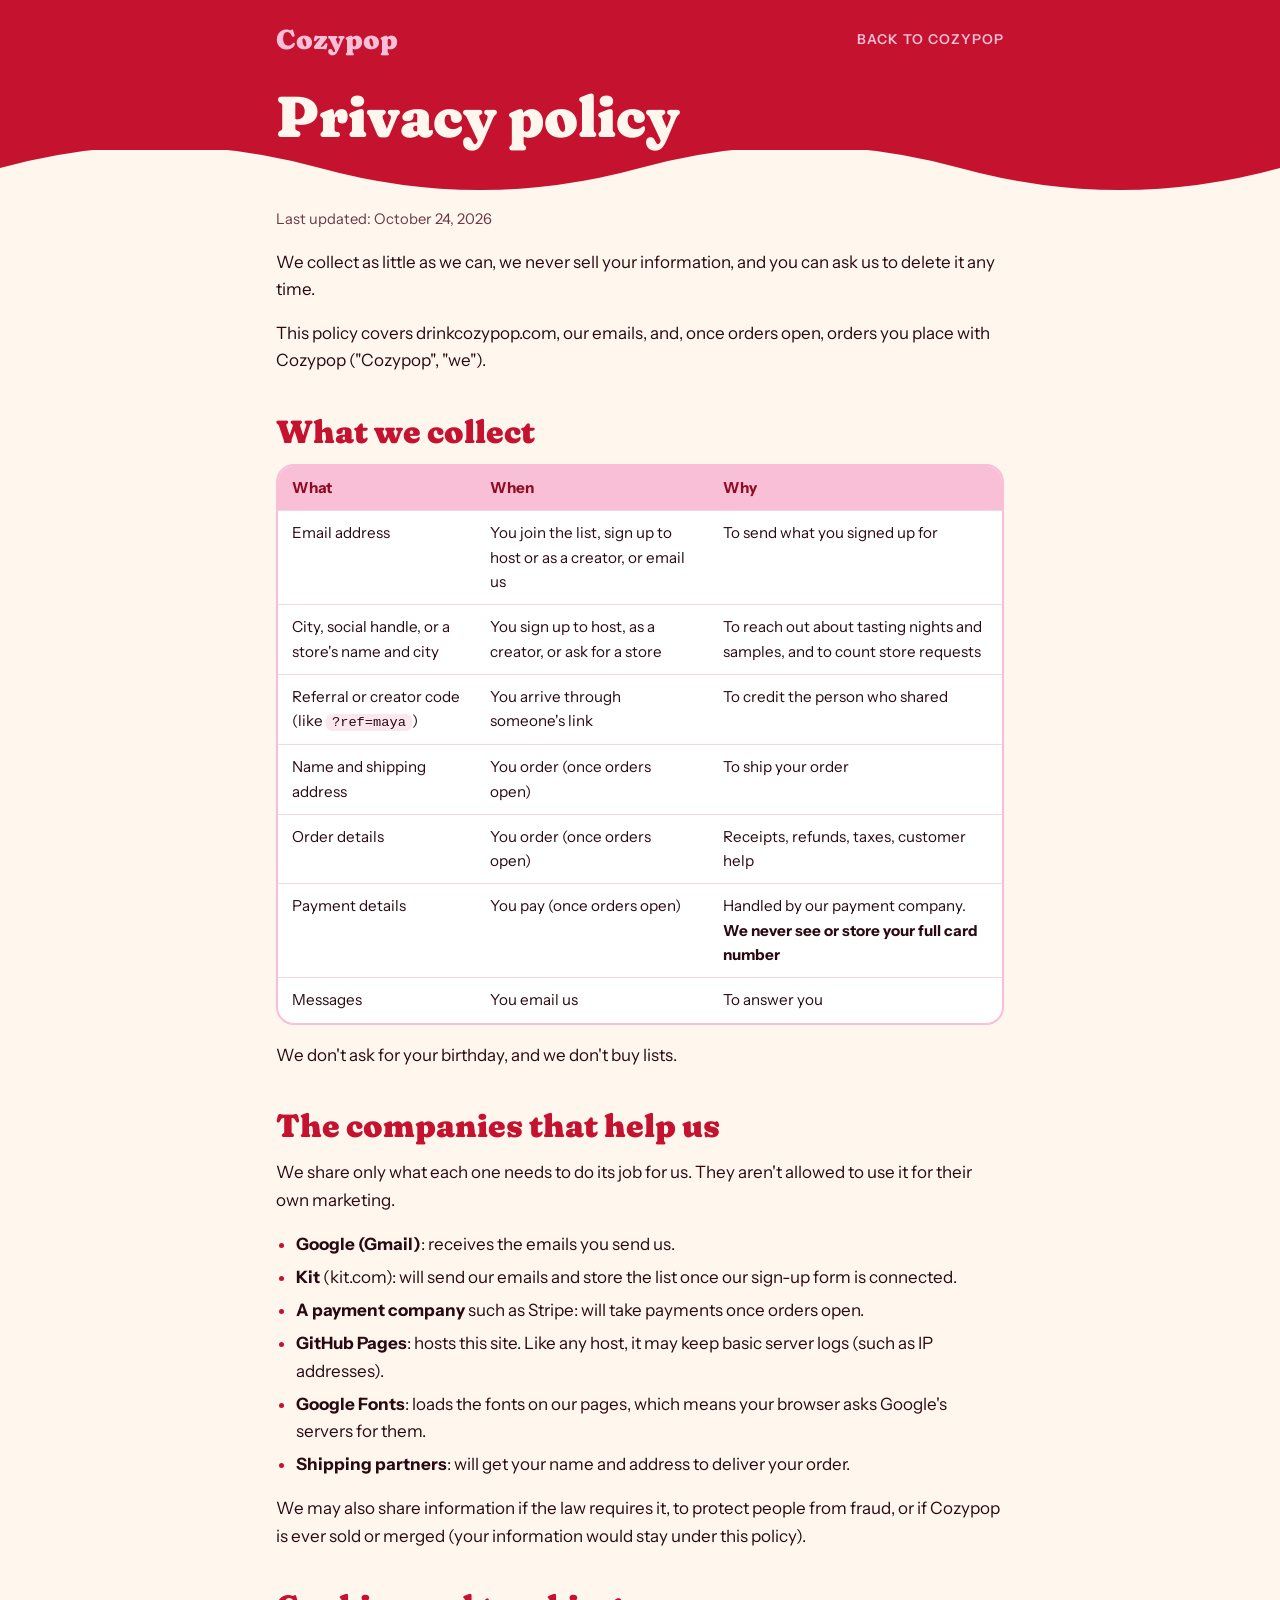
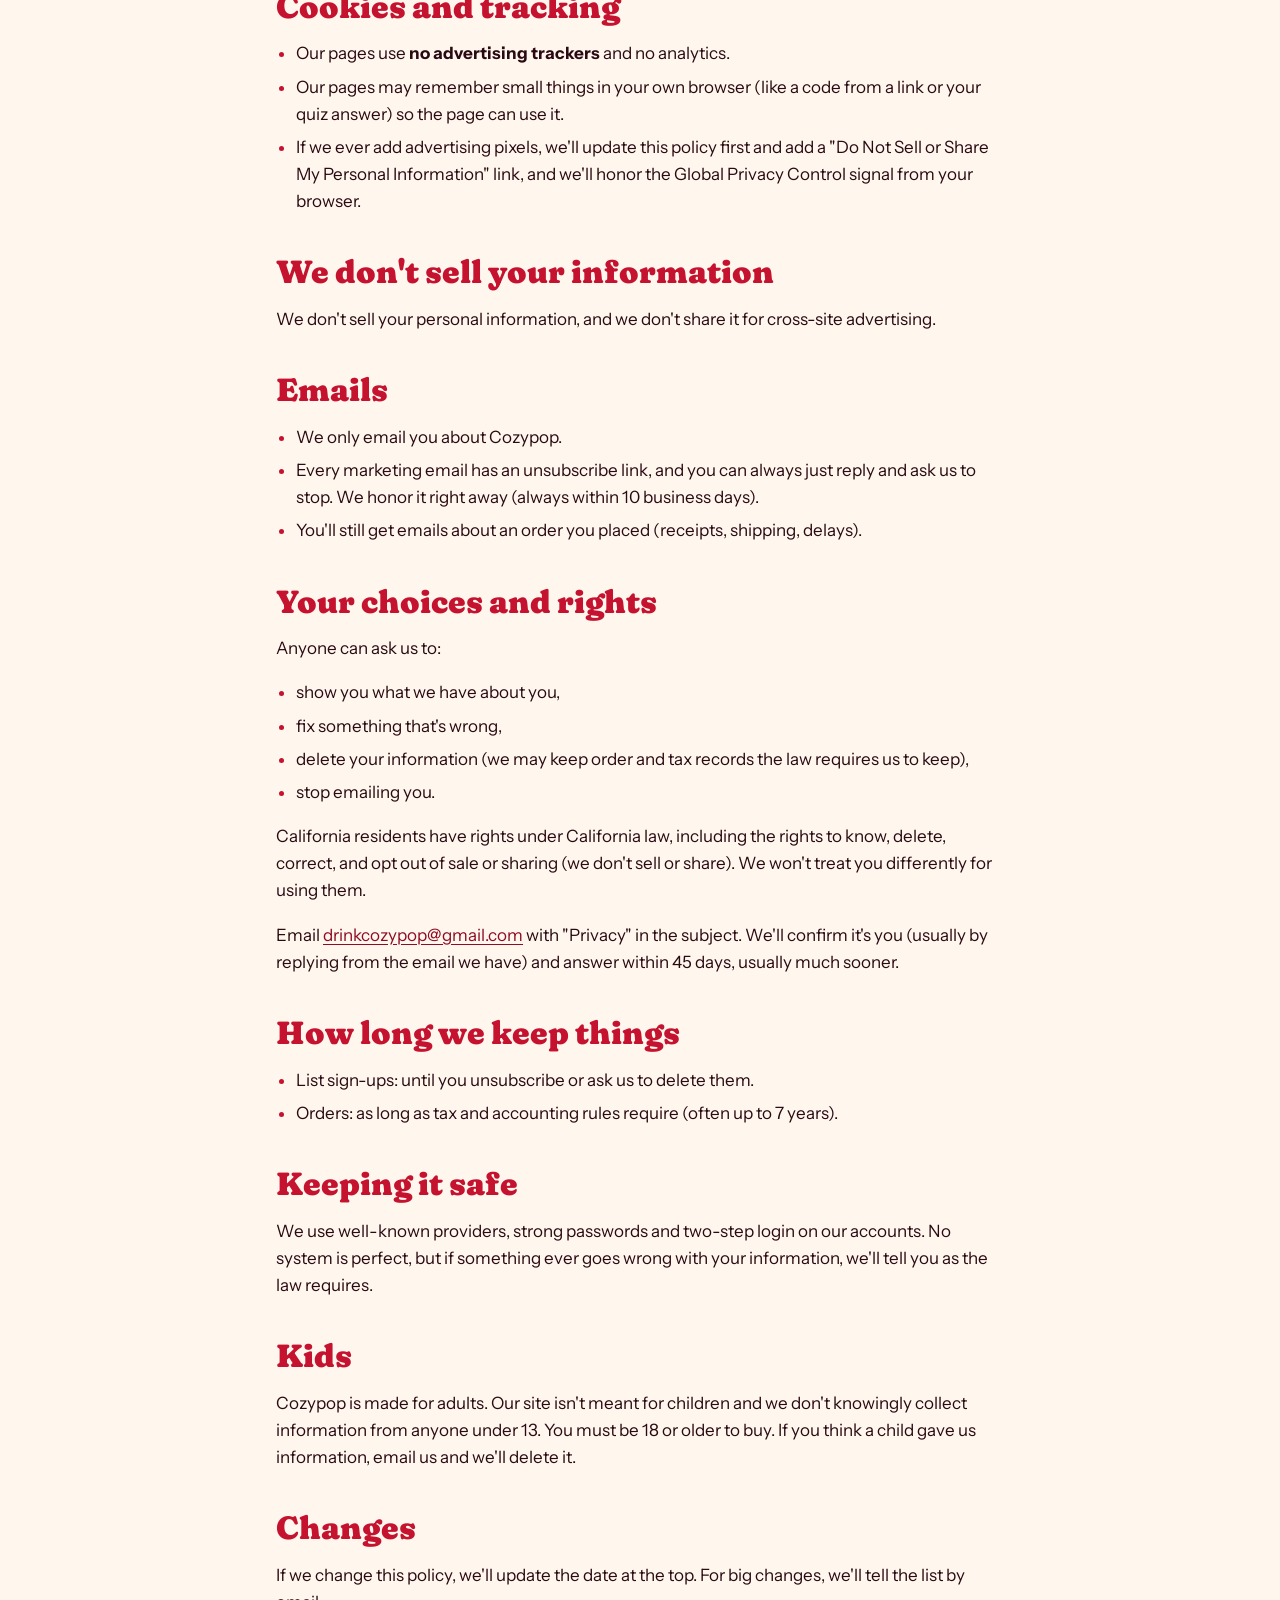
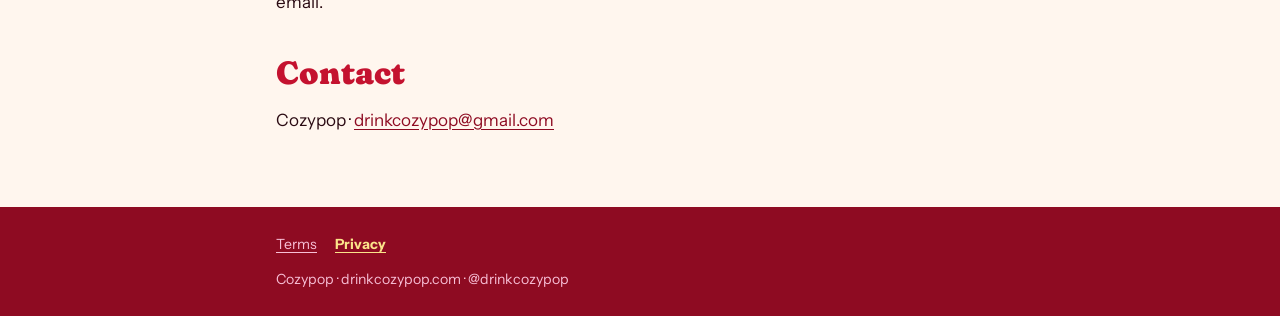
==== drinkcozypop-site/privacy/index.html @ e76a4646 "Add Terms and Privacy pages and link them in the footer Co-Authored-By: Claude Opus 5.5 (1M context)" ====
<!doctype html>
<html lang="en">
<head>
<meta charset="utf-8">
<meta name="viewport" content="width=device-width, initial-scale=1">
<title>Privacy policy · Cozypop</title>
<meta name="description" content="What Cozypop collects, who helps us, and your choices.">
<meta name="robots" content="noindex">
<meta name="theme-color" content="#c4122f">
<link rel="icon" href="data:image/svg+xml,%3Csvg xmlns='http://www.w3.org/2000/svg' viewBox='0 0 64 64'%3E%3Cpath d='M33 30C34 18 40 10 50 6' fill='none' stroke='%231f5a2e' stroke-width='4' stroke-linecap='round'/%3E%3Cpath d='M44 9c6-2 12 0 14 4-6 3-11 2-14-4z' fill='%231f5a2e'/%3E%3Ccircle cx='32' cy='42' r='18' fill='%23c4122f'/%3E%3Ccircle cx='25' cy='36' r='5' fill='%23f8bfd6'/%3E%3C/svg%3E">
<link rel="preconnect" href="https://fonts.googleapis.com">
<link rel="preconnect" href="https://fonts.gstatic.com" crossorigin>
<link rel="stylesheet" href="https://fonts.googleapis.com/css2?family=Fraunces:opsz,wght,SOFT,WONK@9..144,600..900,100,0..1&family=Instrument+Sans:wght@400;500;600;700&display=swap">
<style>
/* Same tokens as the coming-soon page (index-v39.html). Single theme on purpose, like the page. */
:root{
  color-scheme: light;
  --cherry:#c4122f; --cherry-deep:#8e0b22; --bubble:#f8bfd6;
  --butter:#fbe48a; --cream:#fff6ee; --ink:#2a0a12;
  --display:"Fraunces", "Cooper Black", Georgia, serif;
  --body:"Instrument Sans", "Helvetica Neue", Arial, sans-serif;
}
*{box-sizing:border-box}
html{-webkit-text-size-adjust:100%}
body{background:var(--cream);color:var(--ink);font-family:var(--body);font-size:17px;line-height:1.6;margin:0}
a{color:var(--cherry-deep);text-underline-offset:3px}
a:focus-visible{outline:3px solid var(--cherry);outline-offset:2px;border-radius:4px}
.wrap{max-width:760px;margin-inline:auto;padding-inline:16px}
.draft{background:var(--butter);color:var(--cherry-deep);font-weight:700;text-align:center;padding:8px 16px;font-size:.9rem;letter-spacing:.04em}
header{position:relative;background:var(--cherry);color:var(--bubble);padding-bottom:46px;
  -webkit-mask:url("data:image/svg+xml,%3Csvg xmlns='http://www.w3.org/2000/svg' viewBox='0 0 600 48' preserveAspectRatio='none'%3E%3Cpath d='M0 0H600V20Q450 64 300 20T0 20Z'/%3E%3C/svg%3E") 0 100%/640px 48px repeat-x, linear-gradient(#000,#000) 0 0/100% calc(100% - 46px) no-repeat;
          mask:url("data:image/svg+xml,%3Csvg xmlns='http://www.w3.org/2000/svg' viewBox='0 0 600 48' preserveAspectRatio='none'%3E%3Cpath d='M0 0H600V20Q450 64 300 20T0 20Z'/%3E%3C/svg%3E") 0 100%/640px 48px repeat-x, linear-gradient(#000,#000) 0 0/100% calc(100% - 46px) no-repeat}
.top{display:flex;justify-content:space-between;align-items:center;gap:12px;padding-block:18px 0;font-weight:600;font-size:.85rem;letter-spacing:.08em;text-transform:uppercase}
.top a{color:var(--bubble);text-decoration:none}
.top a:hover{text-decoration:underline}
.word{font-family:var(--display);font-variation-settings:"SOFT" 100,"WONK" 1;font-weight:900;font-size:1.7rem;letter-spacing:0;text-transform:none}
h1{font-family:var(--display);font-variation-settings:"SOFT" 100,"WONK" 1;font-weight:900;font-size:clamp(2.3rem,7vw,3.6rem);line-height:.95;margin:28px 0 6px;color:var(--cream);text-wrap:balance}
main{padding-block:12px 56px}
.updated{color:#6b3a46;font-size:.92rem;margin-top:0}
h2{font-family:var(--display);font-variation-settings:"SOFT" 100,"WONK" 1;font-weight:900;color:var(--cherry);font-size:clamp(1.5rem,4.2vw,2rem);line-height:1.05;margin:40px 0 10px;text-wrap:balance}
h3{font-family:var(--display);font-weight:800;color:var(--cherry-deep);font-size:1.2rem;margin:26px 0 6px}
p,li{max-width:66ch}
ul{padding-left:1.2em}
li{margin:6px 0}
li::marker{color:var(--cherry)}
strong{font-weight:700}
code{font-size:.9em;background:#fbe7ee;border-radius:6px;padding:1px 6px}
.ph{background:var(--butter);border-radius:6px;padding:0 4px;font-weight:600}
.tbl{overflow-x:auto;margin:16px 0;border-radius:18px;border:2px solid var(--bubble);background:#fff}
table{border-collapse:collapse;width:100%;font-size:.95rem}
th,td{text-align:left;vertical-align:top;padding:10px 14px;border-bottom:1px solid #f6d6e2}
th{background:var(--bubble);color:var(--cherry-deep);font-weight:700}
tr:last-child td{border-bottom:0}
footer{background:var(--cherry-deep);color:var(--bubble);font-size:.88rem;padding-block:26px}
footer .wrap{display:flex;flex-direction:column;gap:12px}
footer nav{display:flex;flex-wrap:wrap;gap:8px 18px}
footer a{color:var(--bubble)}
footer a[aria-current]{color:var(--butter);font-weight:700}
@media (max-width:480px){ body{font-size:16px} th,td{padding:8px 10px} }
</style>
</head>
<body>
<header>
  <div class="wrap">
    <div class="top"><a class="word" href="/" aria-label="Cozypop home">Cozypop</a><a href="/">Back to Cozypop</a></div>
    <h1>Privacy policy</h1>
  </div>
</header>
<main class="wrap">
<p class="updated">Last updated: October 24, 2026</p>
<p>We collect as little as we can, we never sell your information, and you can ask us to delete it any time.</p>
<p>This policy covers drinkcozypop.com, our emails, and, once orders open, orders you place with Cozypop ("Cozypop", "we").</p>
<h2 id="what-we-collect">What we collect</h2>
<div class="tbl"><table><thead><tr><th scope="col">What</th><th scope="col">When</th><th scope="col">Why</th></tr></thead><tbody><tr><td>Email address</td><td>You join the list, sign up to host or as a creator, or email us</td><td>To send what you signed up for</td></tr><tr><td>City, social handle, or a store's name and city</td><td>You sign up to host, as a creator, or ask for a store</td><td>To reach out about tasting nights and samples, and to count store requests</td></tr><tr><td>Referral or creator code (like <code>?ref=maya</code>)</td><td>You arrive through someone's link</td><td>To credit the person who shared</td></tr><tr><td>Name and shipping address</td><td>You order (once orders open)</td><td>To ship your order</td></tr><tr><td>Order details</td><td>You order (once orders open)</td><td>Receipts, refunds, taxes, customer help</td></tr><tr><td>Payment details</td><td>You pay (once orders open)</td><td>Handled by our payment company. <strong>We never see or store your full card number</strong></td></tr><tr><td>Messages</td><td>You email us</td><td>To answer you</td></tr></tbody></table></div>
<p>We don't ask for your birthday, and we don't buy lists.</p>
<h2 id="the-companies-that-help-us">The companies that help us</h2>
<p>We share only what each one needs to do its job for us. They aren't allowed to use it for their own marketing.</p>
<ul><li><strong>Google (Gmail)</strong>: receives the emails you send us.</li><li><strong>Kit</strong> (kit.com): will send our emails and store the list once our sign-up form is connected.</li><li><strong>A payment company</strong> such as Stripe: will take payments once orders open.</li><li><strong>GitHub Pages</strong>: hosts this site. Like any host, it may keep basic server logs (such as IP addresses).</li><li><strong>Google Fonts</strong>: loads the fonts on our pages, which means your browser asks Google's servers for them.</li><li><strong>Shipping partners</strong>: will get your name and address to deliver your order.</li></ul>
<p>We may also share information if the law requires it, to protect people from fraud, or if Cozypop is ever sold or merged (your information would stay under this policy).</p>
<h2 id="cookies-and-tracking">Cookies and tracking</h2>
<ul><li>Our pages use <strong>no advertising trackers</strong> and no analytics.</li><li>Our pages may remember small things in your own browser (like a code from a link or your quiz answer) so the page can use it.</li><li>If we ever add advertising pixels, we'll update this policy first and add a "Do Not Sell or Share My Personal Information" link, and we'll honor the Global Privacy Control signal from your browser.</li></ul>
<h2 id="we-don-t-sell-your-information">We don't sell your information</h2>
<p>We don't sell your personal information, and we don't share it for cross-site advertising.</p>
<h2 id="emails">Emails</h2>
<ul><li>We only email you about Cozypop.</li><li>Every marketing email has an unsubscribe link, and you can always just reply and ask us to stop. We honor it right away (always within 10 business days).</li><li>You'll still get emails about an order you placed (receipts, shipping, delays).</li></ul>
<h2 id="your-choices-and-rights">Your choices and rights</h2>
<p>Anyone can ask us to:</p>
<ul><li>show you what we have about you,</li><li>fix something that's wrong,</li><li>delete your information (we may keep order and tax records the law requires us to keep),</li><li>stop emailing you.</li></ul>
<p>California residents have rights under California law, including the rights to know, delete, correct, and opt out of sale or sharing (we don't sell or share). We won't treat you differently for using them.</p>
<p>Email <a href="mailto:drinkcozypop@gmail.com">drinkcozypop@gmail.com</a> with "Privacy" in the subject. We'll confirm it's you (usually by replying from the email we have) and answer within 45 days, usually much sooner.</p>
<h2 id="how-long-we-keep-things">How long we keep things</h2>
<ul><li>List sign-ups: until you unsubscribe or ask us to delete them.</li><li>Orders: as long as tax and accounting rules require (often up to 7 years).</li></ul>
<h2 id="keeping-it-safe">Keeping it safe</h2>
<p>We use well-known providers, strong passwords and two-step login on our accounts. No system is perfect, but if something ever goes wrong with your information, we'll tell you as the law requires.</p>
<h2 id="kids">Kids</h2>
<p>Cozypop is made for adults. Our site isn't meant for children and we don't knowingly collect information from anyone under 13. You must be 18 or older to buy. If you think a child gave us information, email us and we'll delete it.</p>
<h2 id="changes">Changes</h2>
<p>If we change this policy, we'll update the date at the top. For big changes, we'll tell the list by email.</p>
<h2 id="contact">Contact</h2>
<p>Cozypop · <a href="mailto:drinkcozypop@gmail.com">drinkcozypop@gmail.com</a></p>
</main>
<footer><div class="wrap">
  <nav aria-label="Policies"><a href="/terms/">Terms</a><a href="/privacy/" aria-current="page">Privacy</a></nav>
  <span>Cozypop · drinkcozypop.com · @drinkcozypop</span>
</div></footer>
</body>
</html>
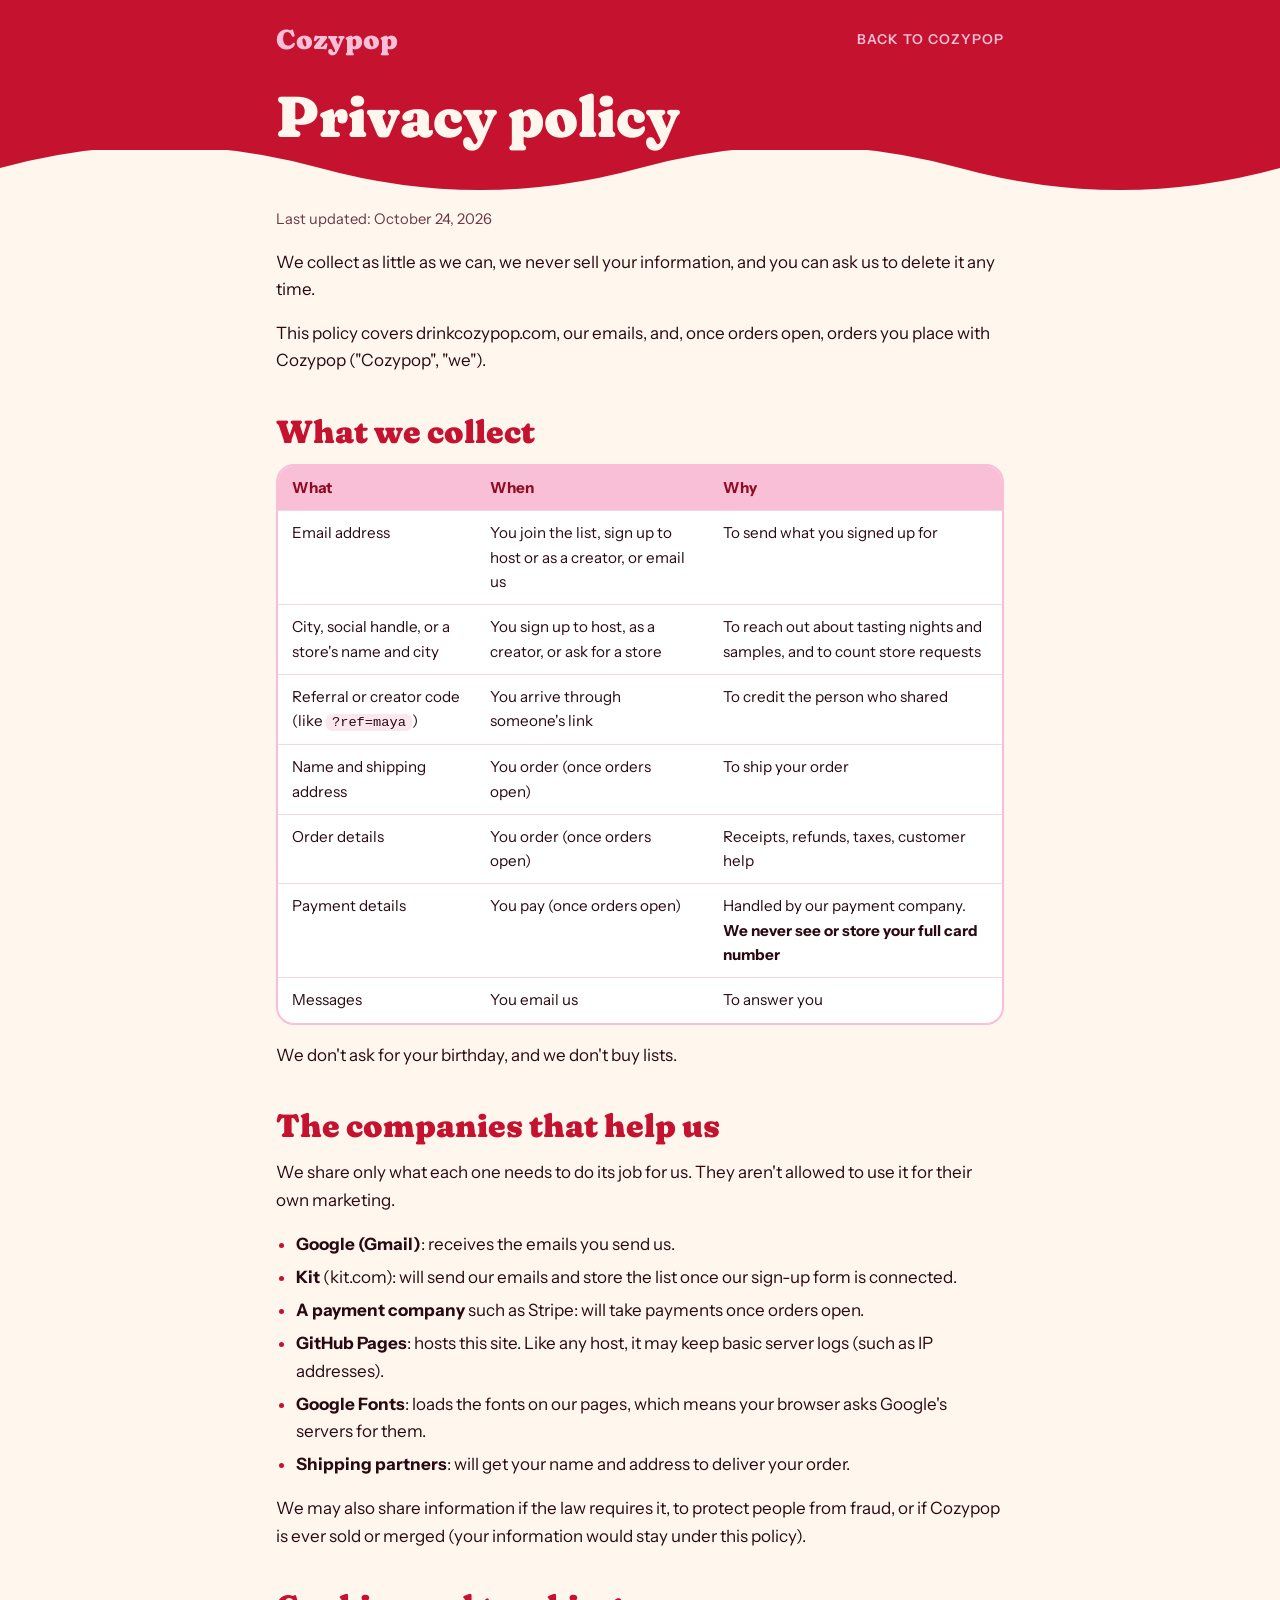
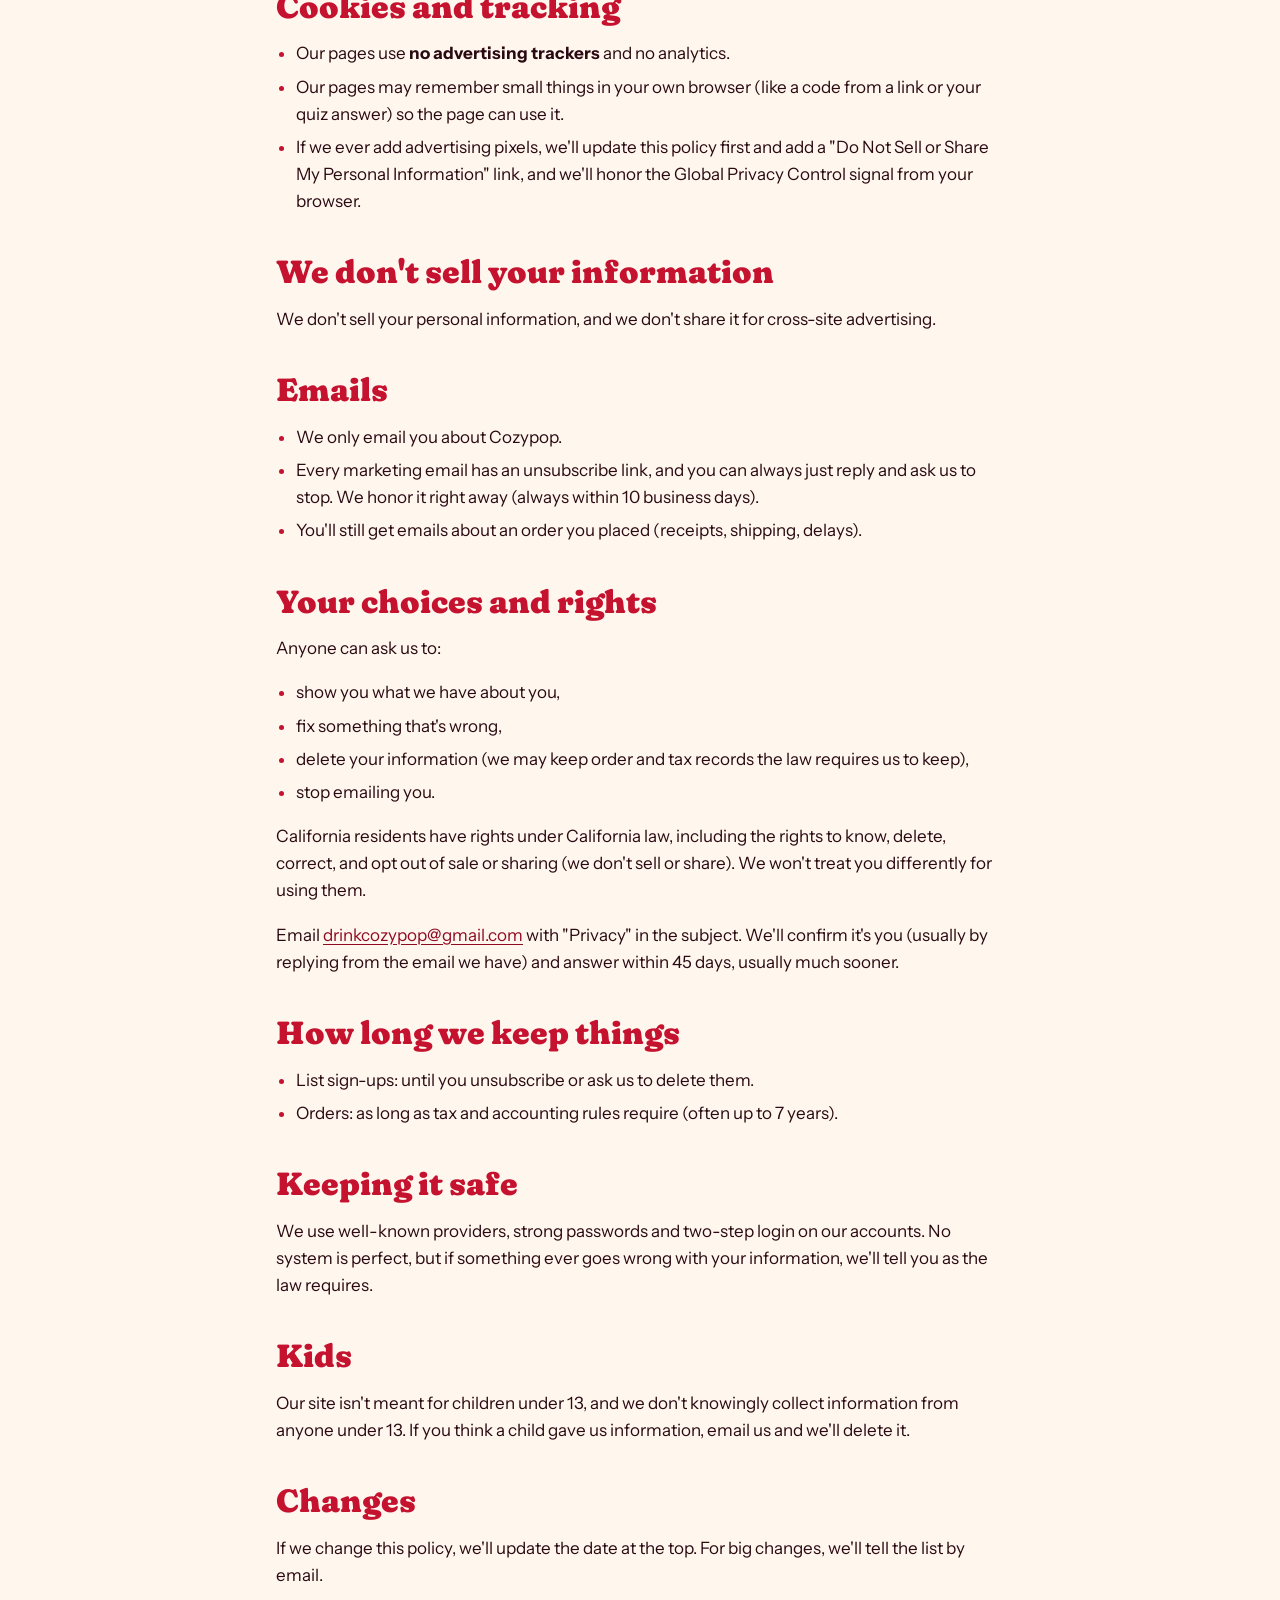
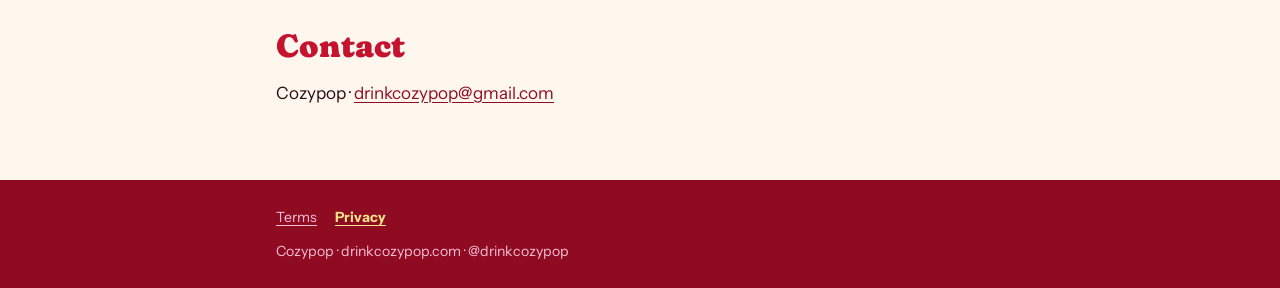
==== commit 6355c334: "Drop the 18+ rule for ordering Co-Authored-By: Claude Opus 5.5 (1M context) <noreply@anthropic.com> " ====
--- a/drinkcozypop-site/privacy/index.html
+++ b/drinkcozypop-site/privacy/index.html
@@ -93,7 +93,7 @@
 <h2 id="keeping-it-safe">Keeping it safe</h2>
 <p>We use well-known providers, strong passwords and two-step login on our accounts. No system is perfect, but if something ever goes wrong with your information, we'll tell you as the law requires.</p>
 <h2 id="kids">Kids</h2>
-<p>Cozypop is made for adults. Our site isn't meant for children and we don't knowingly collect information from anyone under 13. You must be 18 or older to buy. If you think a child gave us information, email us and we'll delete it.</p>
+<p>Our site isn't meant for children under 13, and we don't knowingly collect information from anyone under 13. If you think a child gave us information, email us and we'll delete it.</p>
 <h2 id="changes">Changes</h2>
 <p>If we change this policy, we'll update the date at the top. For big changes, we'll tell the list by email.</p>
 <h2 id="contact">Contact</h2>
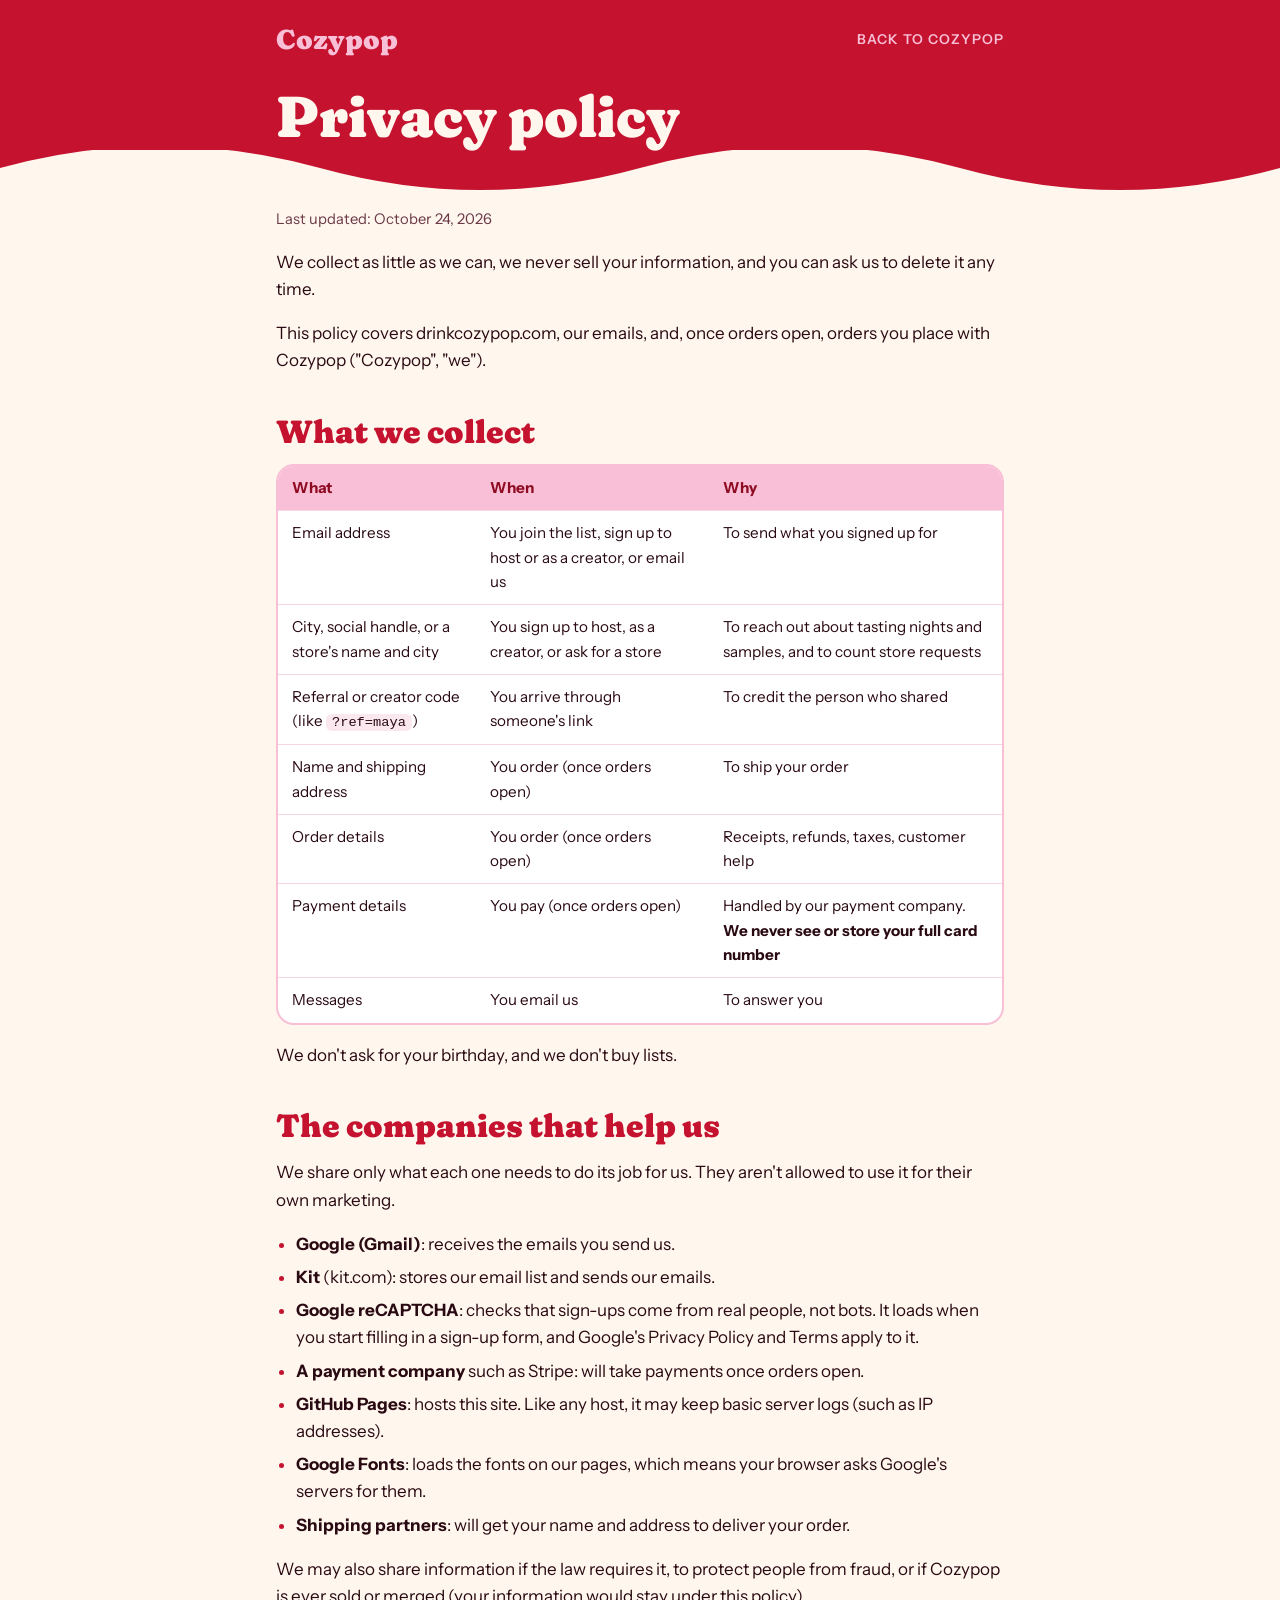
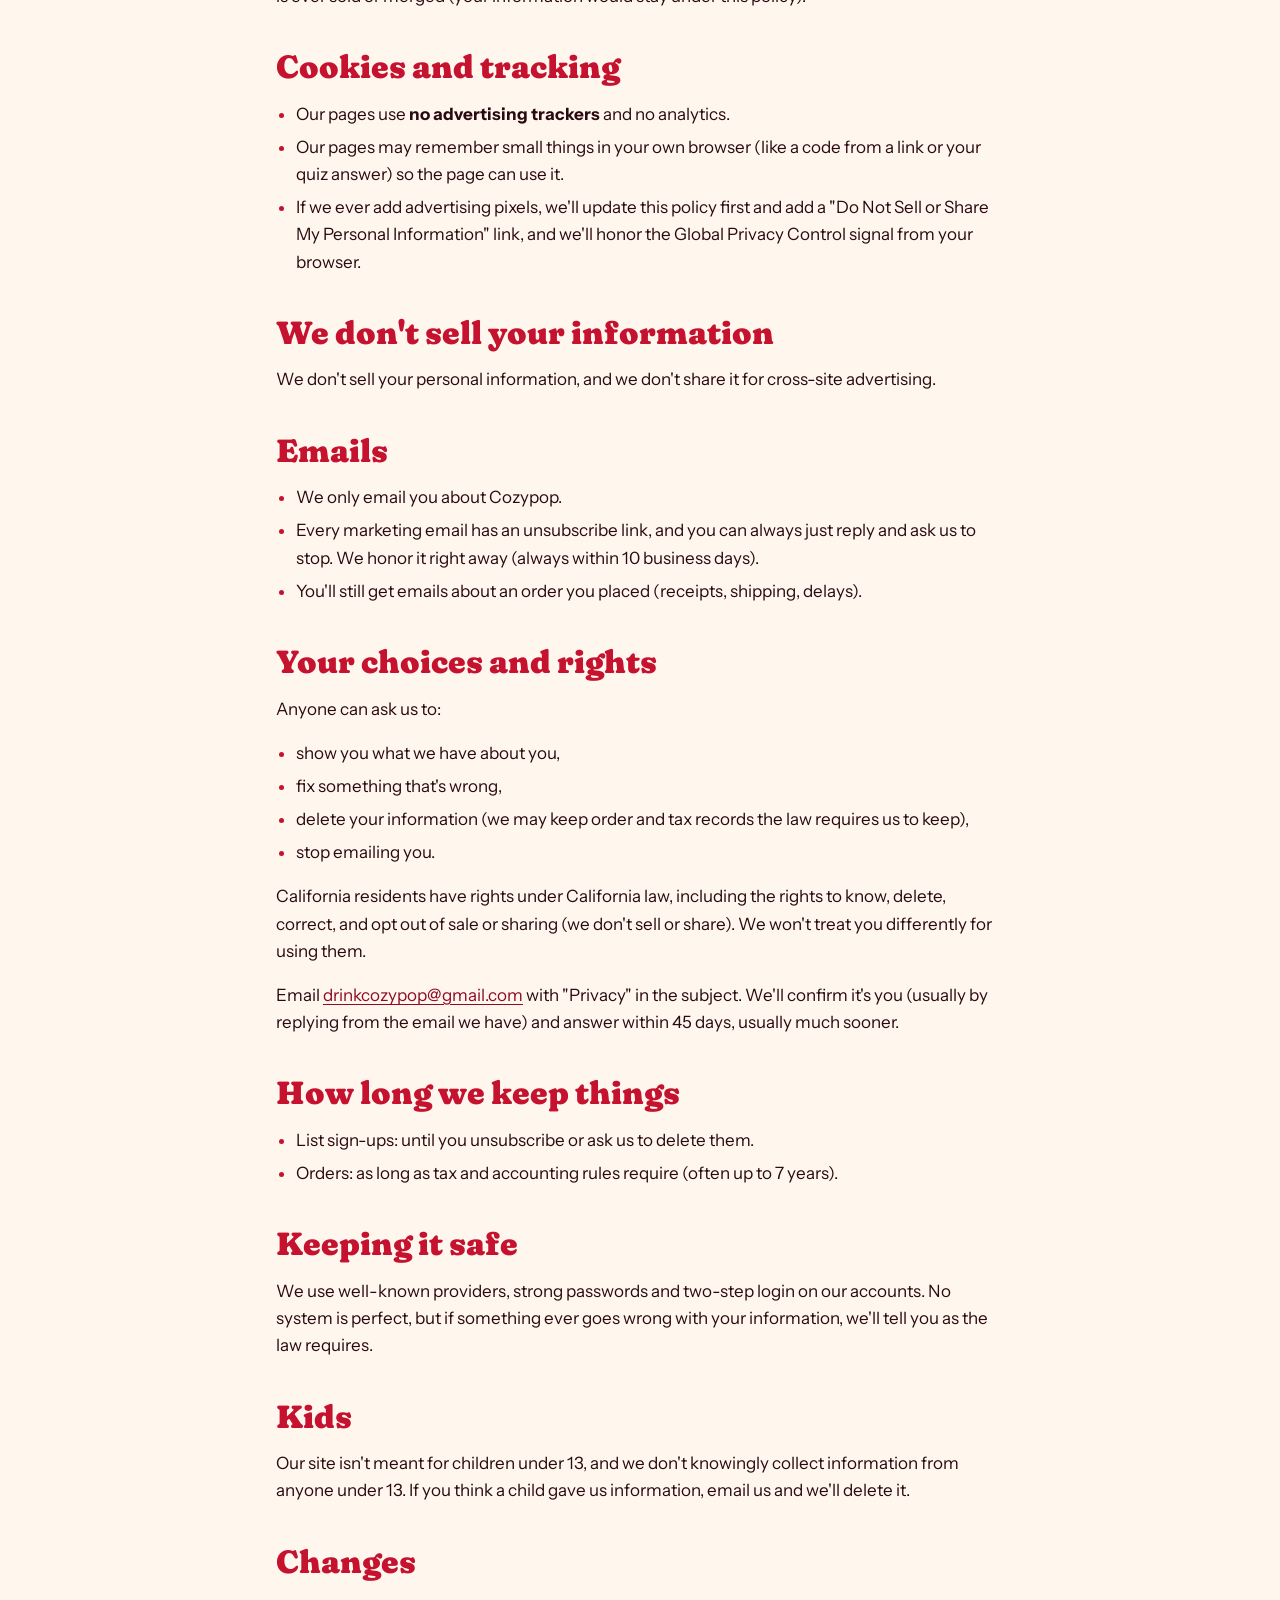
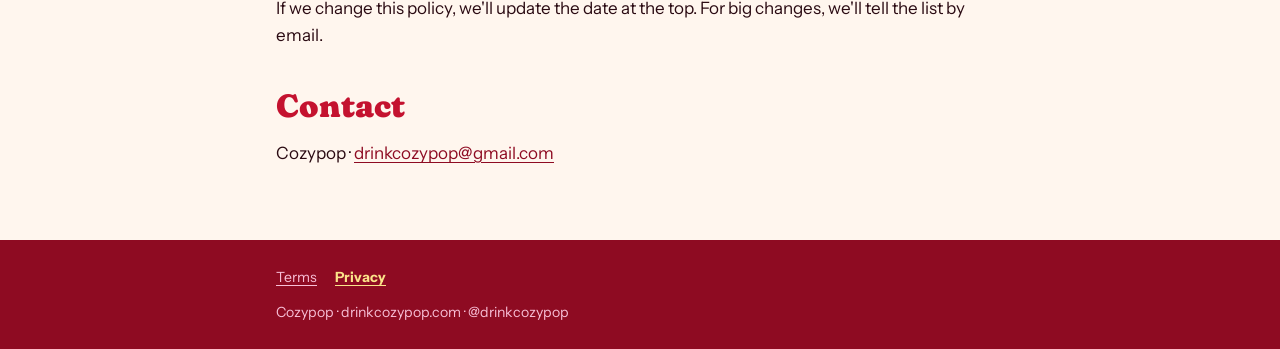
==== commit 864b0b20: "Make Kit sign-ups land: reCAPTCHA token and Kit's check window Kit quarantines form posts without a " ====
--- a/drinkcozypop-site/privacy/index.html
+++ b/drinkcozypop-site/privacy/index.html
@@ -75,7 +75,7 @@
 <p>We don't ask for your birthday, and we don't buy lists.</p>
 <h2 id="the-companies-that-help-us">The companies that help us</h2>
 <p>We share only what each one needs to do its job for us. They aren't allowed to use it for their own marketing.</p>
-<ul><li><strong>Google (Gmail)</strong>: receives the emails you send us.</li><li><strong>Kit</strong> (kit.com): will send our emails and store the list once our sign-up form is connected.</li><li><strong>A payment company</strong> such as Stripe: will take payments once orders open.</li><li><strong>GitHub Pages</strong>: hosts this site. Like any host, it may keep basic server logs (such as IP addresses).</li><li><strong>Google Fonts</strong>: loads the fonts on our pages, which means your browser asks Google's servers for them.</li><li><strong>Shipping partners</strong>: will get your name and address to deliver your order.</li></ul>
+<ul><li><strong>Google (Gmail)</strong>: receives the emails you send us.</li><li><strong>Kit</strong> (kit.com): stores our email list and sends our emails.</li><li><strong>Google reCAPTCHA</strong>: checks that sign-ups come from real people, not bots. It loads when you start filling in a sign-up form, and Google's Privacy Policy and Terms apply to it.</li><li><strong>A payment company</strong> such as Stripe: will take payments once orders open.</li><li><strong>GitHub Pages</strong>: hosts this site. Like any host, it may keep basic server logs (such as IP addresses).</li><li><strong>Google Fonts</strong>: loads the fonts on our pages, which means your browser asks Google's servers for them.</li><li><strong>Shipping partners</strong>: will get your name and address to deliver your order.</li></ul>
 <p>We may also share information if the law requires it, to protect people from fraud, or if Cozypop is ever sold or merged (your information would stay under this policy).</p>
 <h2 id="cookies-and-tracking">Cookies and tracking</h2>
 <ul><li>Our pages use <strong>no advertising trackers</strong> and no analytics.</li><li>Our pages may remember small things in your own browser (like a code from a link or your quiz answer) so the page can use it.</li><li>If we ever add advertising pixels, we'll update this policy first and add a "Do Not Sell or Share My Personal Information" link, and we'll honor the Global Privacy Control signal from your browser.</li></ul>
